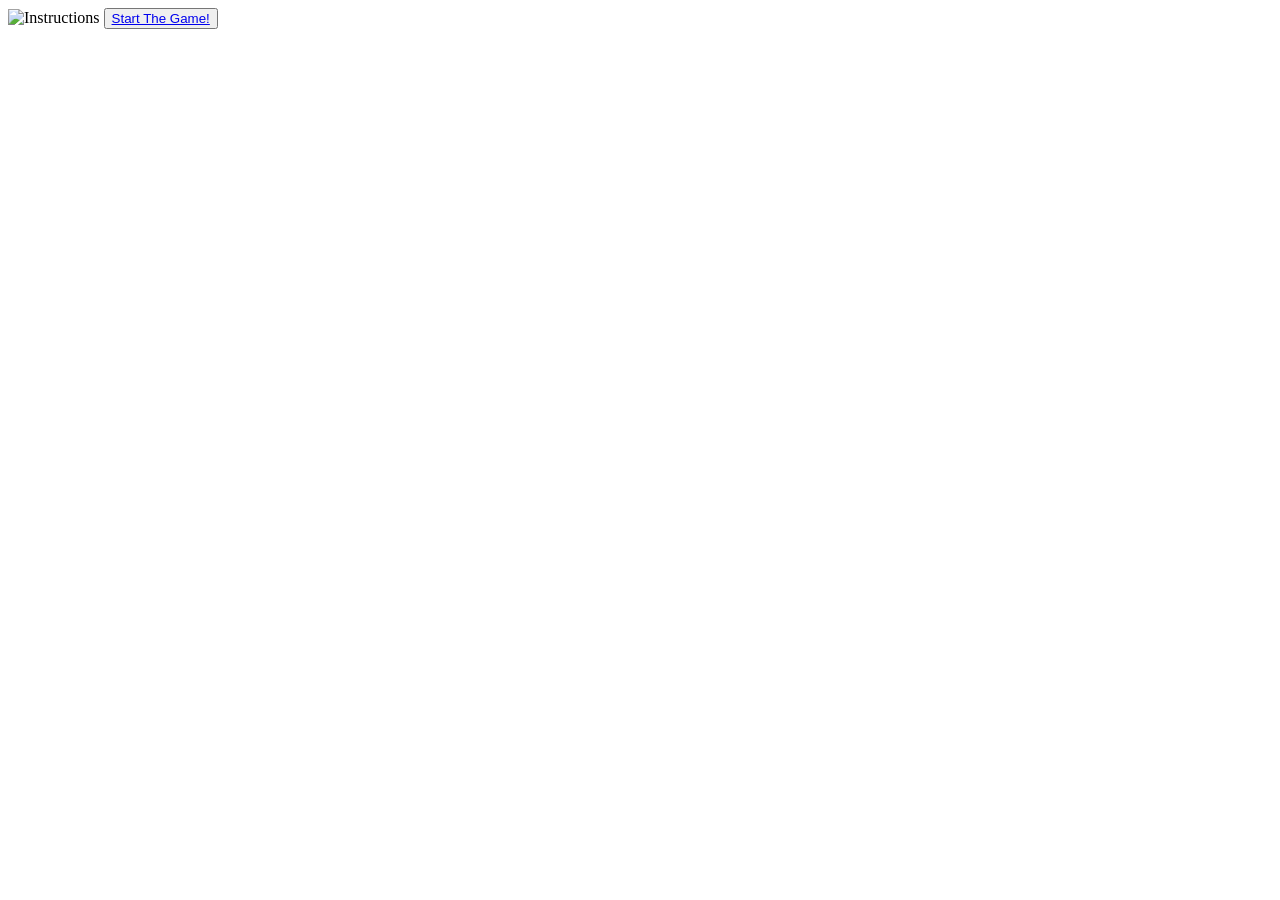
==== src/index.html @ f19adccf "BASIC STRUCTURE" ====
<!DOCTYPE html>
<html lang="en">
<head>
    <meta charset="UTF-8">
    <meta name="viewport" content="width=device-width, initial-scale=1.0">
    <link rel="stylesheet" href="./style.css">
    <script src="./script.js"></script>
    <title>Online Telephone</title>
</head>
<body>
    <img src="" alt="Instructions" id="instructions">
    <button ><a id="commence" href="./game.html">Start The Game!</a></button>
</body>
</html>
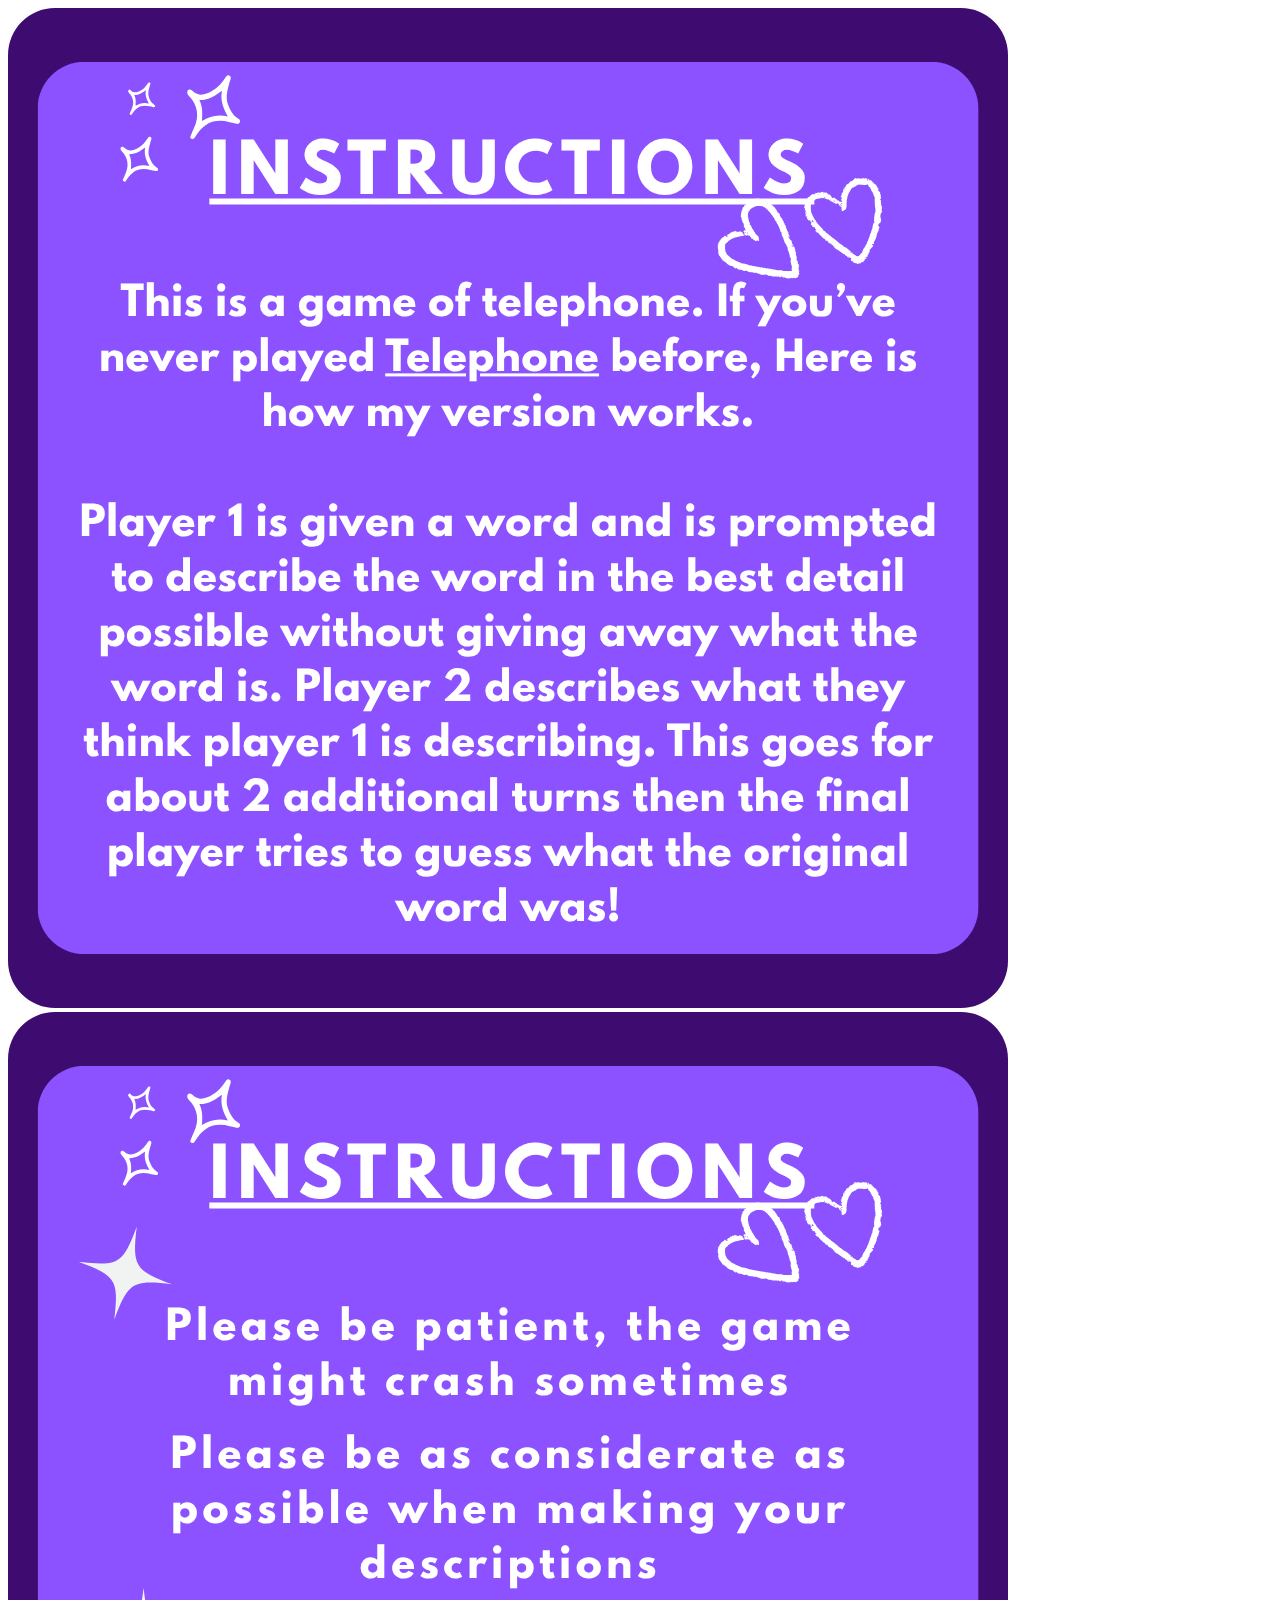
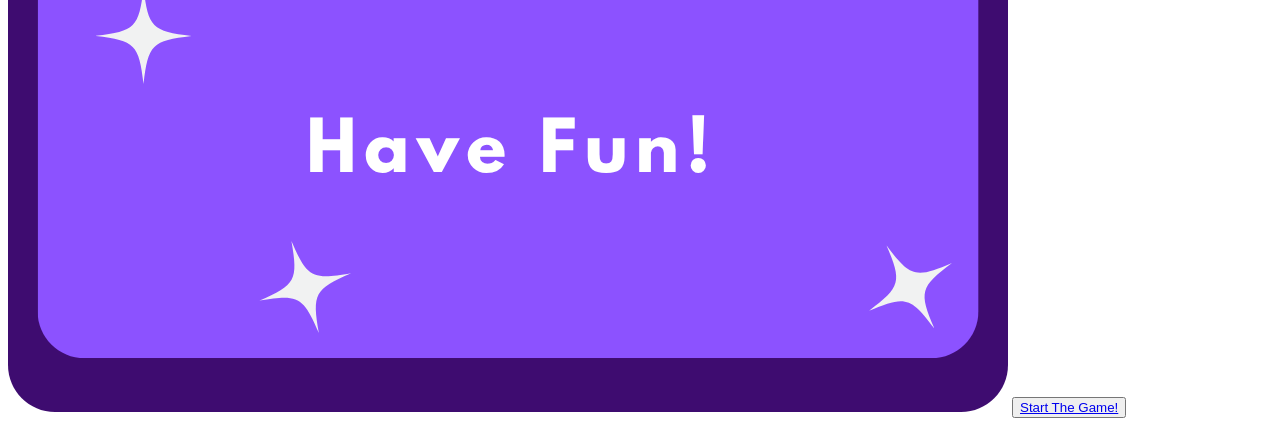
==== commit c3f2c107: "finished the art" ====
--- a/src/index.html
+++ b/src/index.html
@@ -4,11 +4,13 @@
     <meta charset="UTF-8">
     <meta name="viewport" content="width=device-width, initial-scale=1.0">
     <link rel="stylesheet" href="./style.css">
+     <link rel="icon" type="image/x-icon" href="./logo.png">
     <script src="./script.js"></script>
     <title>Online Telephone</title>
 </head>
 <body>
-    <img src="" alt="Instructions" id="instructions">
+    <img src="./intro1.png" alt="Instructions" id="intro1">
+    <img src="./intro2.png" alt="Guidelines" id="intro2">
     <button ><a id="commence" href="./game.html">Start The Game!</a></button>
 </body>
 </html>
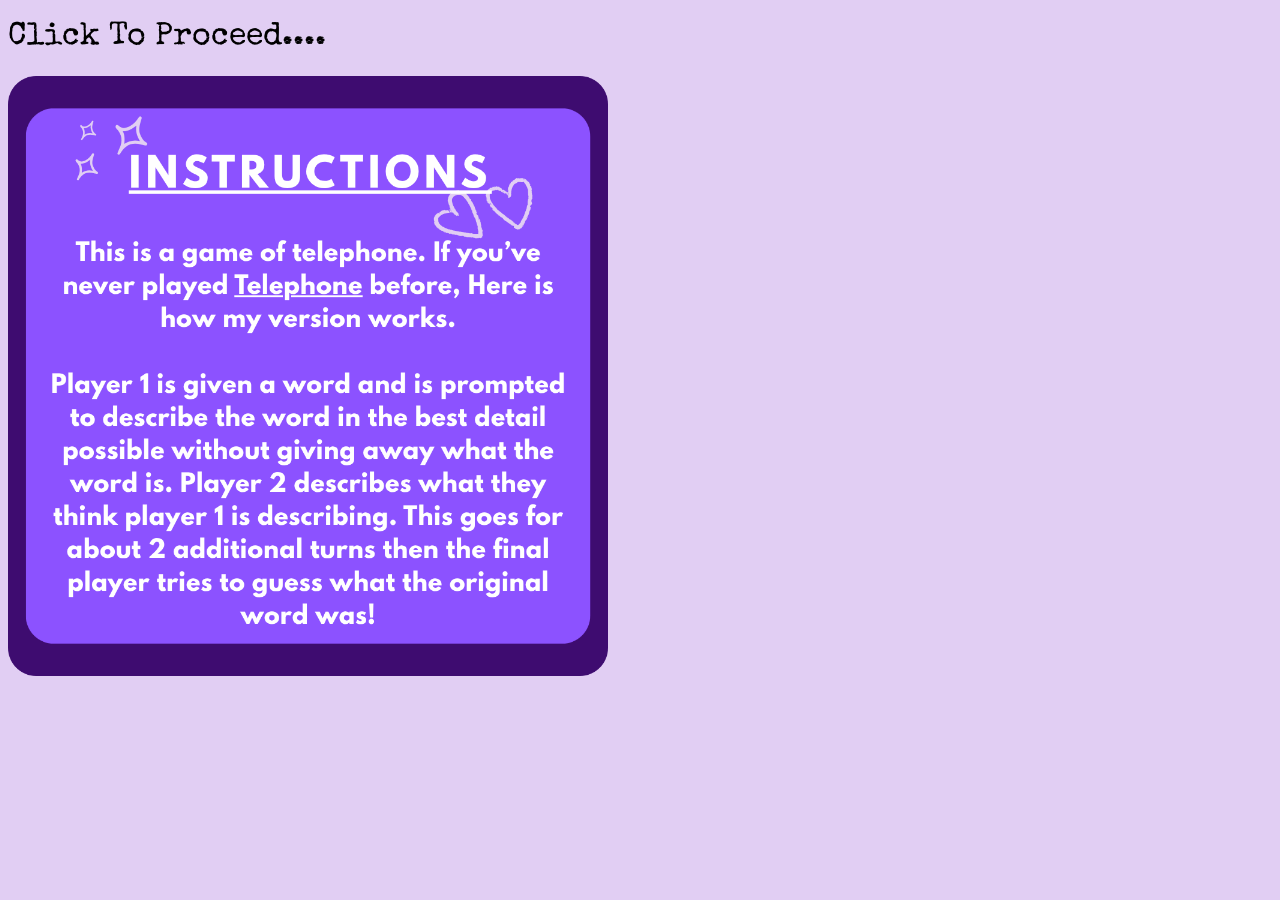
==== commit 443e4085: "css progress I had to hard code the png backgrounds ugh" ====
--- a/src/index.html
+++ b/src/index.html
@@ -9,8 +9,9 @@
     <title>Online Telephone</title>
 </head>
 <body>
+    <h1 id="click">Click To Proceed....</h1>
     <img src="./intro1.png" alt="Instructions" id="intro1">
     <img src="./intro2.png" alt="Guidelines" id="intro2">
-    <button ><a id="commence" href="./game.html">Start The Game!</a></button>
+    <button id="commence"><a  href="./game.html">Start The Game!</a></button>
 </body>
 </html>
--- a/src/style.css
+++ b/src/style.css
@@ -0,0 +1,40 @@
+@import url('https://fonts.googleapis.com/css2?family=Orbitron:wght@400..900&family=Special+Elite&display=swap');
+
+
+* {
+    box-sizing: border-box;
+ font-family: "Special Elite", system-ui;
+  font-weight: 400;
+  font-style: normal;
+}
+
+
+#intro1, #intro2{
+  align-self: center;
+    height: 600px;
+    width: 600px;
+    -webkit-user-drag: none;
+}
+
+body {
+    background-color: #e1cef3;
+}
+#intro2{
+display: none;
+
+}
+
+#commence{
+display: none;
+z-index: 1000;
+border-radius: 300px;
+box-shadow: #000000 3px 3px;
+color: white;
+background-color:#3e0c70;
+
+}
+
+a{ 
+    color: white;
+    text-decoration: none;
+}
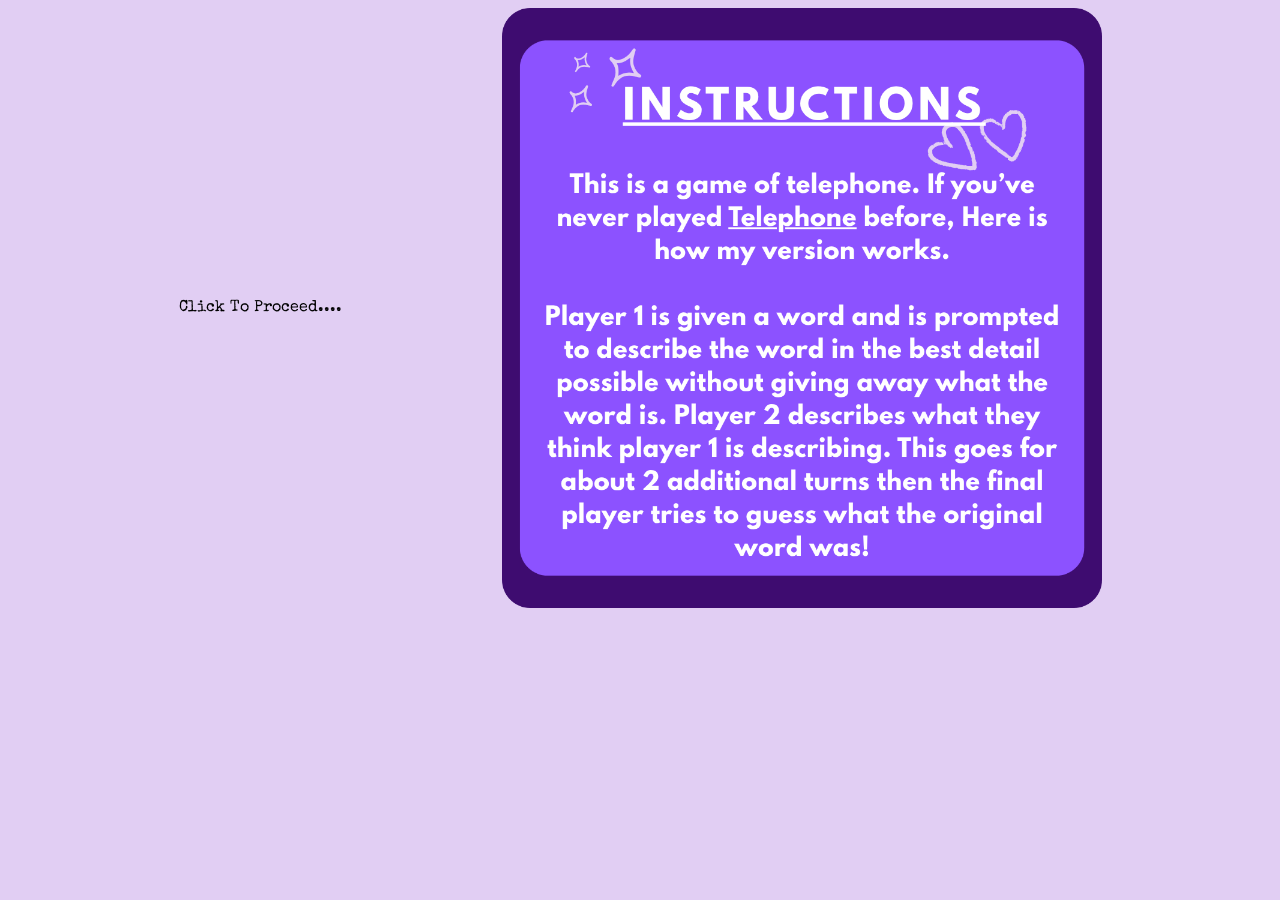
==== commit 339337af: "apparently, not using span makes changing stuff hard" ====
--- a/src/index.html
+++ b/src/index.html
@@ -9,9 +9,12 @@
     <title>Online Telephone</title>
 </head>
 <body>
-    <h1 id="click">Click To Proceed....</h1>
+    <div class="align">
+    <span id="click">Click To Proceed....</span>
     <img src="./intro1.png" alt="Instructions" id="intro1">
     <img src="./intro2.png" alt="Guidelines" id="intro2">
     <button id="commence"><a  href="./game.html">Start The Game!</a></button>
+
+    </div>
 </body>
 </html>
--- a/src/style.css
+++ b/src/style.css
@@ -18,23 +18,51 @@
 
 body {
     background-color: #e1cef3;
+    
 }
 #intro2{
 display: none;
+
 
 }
 
 #commence{
 display: none;
 z-index: 1000;
-border-radius: 300px;
+border-radius: 50px;
+border: white solid 3px;
 box-shadow: #000000 3px 3px;
 color: white;
 background-color:#3e0c70;
+margin-left: 160px;
 
 }
 
 a{ 
     color: white;
     text-decoration: none;
+    font-size: 2rem;
+    padding: 10px;
+}
+
+
+#click{
+padding-right: 160px;
+
+}
+
+#fone{
+width: 400px;
+height: 600px;
+align-self: center;
+justify-self: center;
+
+
+}
+
+.align{
+
+    display: flex;
+    align-items: center;
+    justify-content: center;
 }
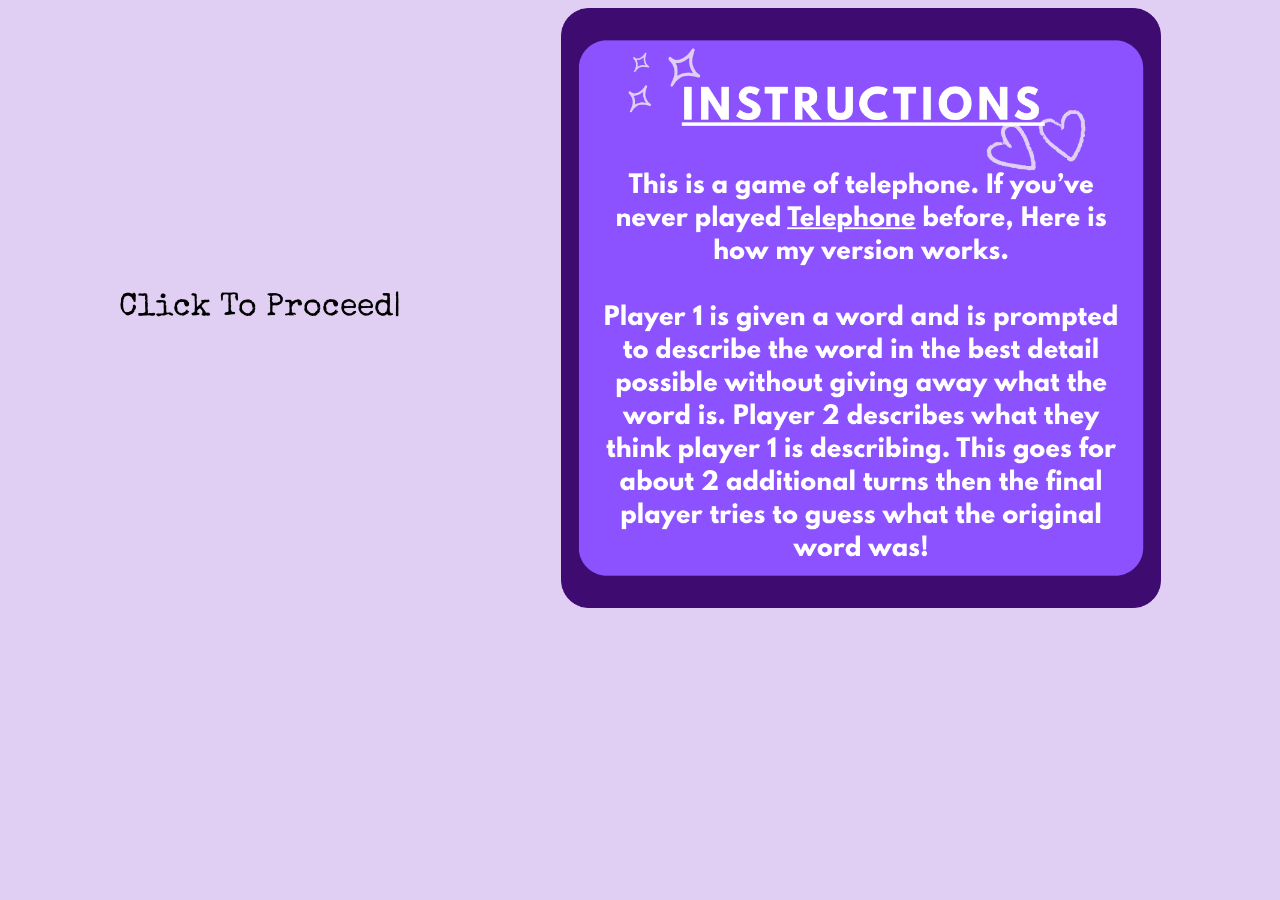
==== commit 7666a124: "perfecting this animation took way too long" ====
--- a/src/index.html
+++ b/src/index.html
@@ -10,7 +10,7 @@
 </head>
 <body>
     <div class="align">
-    <span id="click">Click To Proceed....</span>
+    <span id="click"></span>
     <img src="./intro1.png" alt="Instructions" id="intro1">
     <img src="./intro2.png" alt="Guidelines" id="intro2">
     <button id="commence"><a  href="./game.html">Start The Game!</a></button>
--- a/src/style.css
+++ b/src/style.css
@@ -38,6 +38,17 @@
 
 }
 
+#click::after {
+    content: "|";
+    color: #000000; 
+    animation: cursor-blink 1s step-end infinite;
+}
+
+@keyframes cursor-blink {
+    0%, 100% { opacity: 1; }
+    50% { opacity: 0; }
+}
+
 a{ 
     color: white;
     text-decoration: none;
@@ -48,6 +59,7 @@
 
 #click{
 padding-right: 160px;
+font-size:2rem ;
 
 }
 
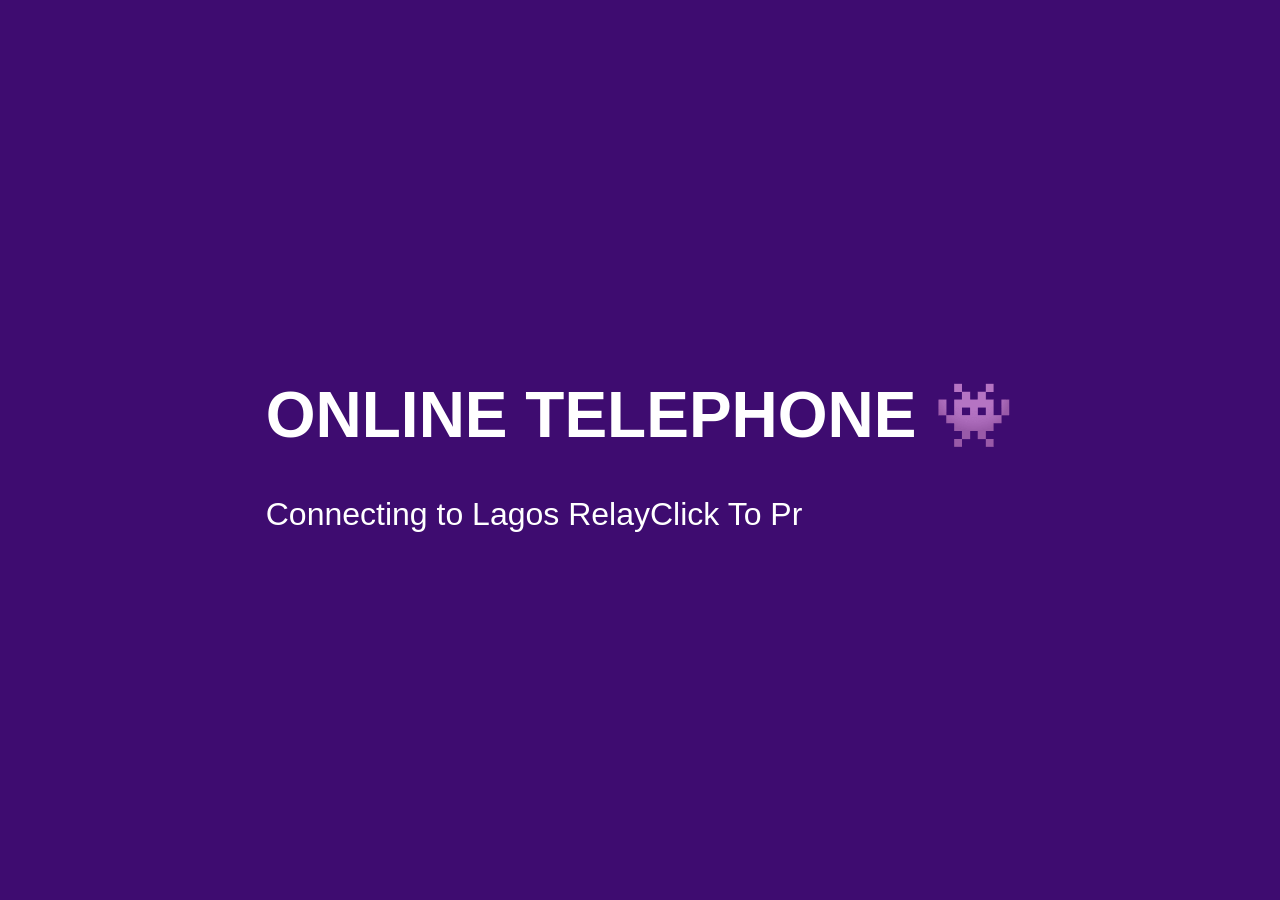
==== commit c3caf8ed: "bedtime" ====
--- a/src/index.html
+++ b/src/index.html
@@ -9,11 +9,18 @@
     <title>Online Telephone</title>
 </head>
 <body>
-    <div class="align">
+
+    <div id="sheet">
+        <div class="sheetstuff">
+            <h1 class="logo">ONLINE TELEPHONE 👾</h1>
+            <p id="loading">Connecting to Lagos Relay<span id="dots"></span></p>
+        </div>
+    </div>
+    <div class="align cannotclick" id="main">
     <span id="click"></span>
     <img src="./intro1.png" alt="Instructions" id="intro1">
     <img src="./intro2.png" alt="Guidelines" id="intro2">
-    <button id="commence"><a  href="./game.html">Start The Game!</a></button>
+    <button id="commence" href="./game.html">Start The Game!</button>
 
     </div>
 </body>
--- a/src/style.css
+++ b/src/style.css
@@ -3,17 +3,53 @@
 
 * {
     box-sizing: border-box;
- font-family: "Special Elite", system-ui;
+ 
+}
+
+body{
+font-family: "Special Elite", system-ui;
   font-weight: 400;
   font-style: normal;
+
 }
 
+#sheet{
+    font-family: 'Orbitron' , sans-serif;
+    position: fixed;
+    top: 0;
+    left: 0;
+    width: 100vw;
+    height: 100vh;
+  background-color: #3e0c70;
+  z-index: 10000;
+  display: flex;
+  flex-direction: column;
+   justify-content: center;
+   align-items: center;
+     transition: transform 1s ease ;
+     pointer-events: all;
+     color: white;
+     font-size: 2rem;
+}
 
+.sheet-up{
+    transform: translateY(-100%);
+    pointer-events: none;
+}
 #intro1, #intro2{
   align-self: center;
     height: 600px;
     width: 600px;
     -webkit-user-drag: none;
+    transition: opacity 1s ease;
+}
+
+.invisible {
+    opacity: 0;
+}
+.cannotclick{
+    pointer-events: none;
+    user-select: none;
 }
 
 body {
@@ -35,7 +71,20 @@
 color: white;
 background-color:#3e0c70;
 margin-left: 160px;
+font-size: 2rem;
+ padding: 10px;
+transition: opacity 0.2s ease;
+font-family: "Special Elite", system-ui;
+  font-weight: 400;
+  font-style: normal;
 
+}
+
+#commence:hover{
+border: black solid 3px;
+box-shadow:#3e0c70 10px 10px;
+color: black;
+background-color:white;
 }
 
 #click::after {
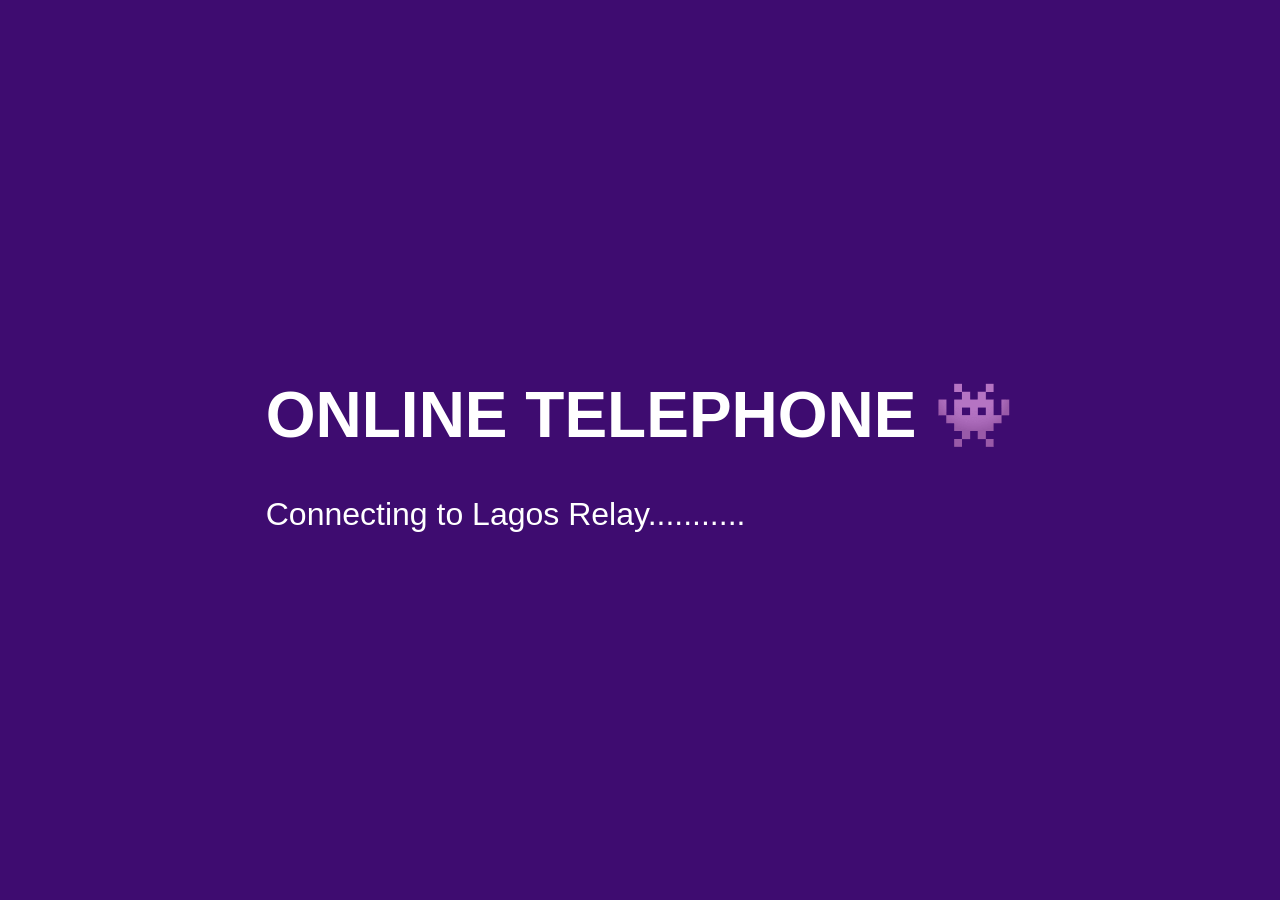
==== commit df4b278f: "FIXED" ====
--- a/src/index.html
+++ b/src/index.html
@@ -20,7 +20,7 @@
     <span id="click"></span>
     <img src="./intro1.png" alt="Instructions" id="intro1">
     <img src="./intro2.png" alt="Guidelines" id="intro2">
-    <button id="commence" href="./game.html">Start The Game!</button>
+    <button id="commence" link="./game.html">Start The Game!</button>
 
     </div>
 </body>
